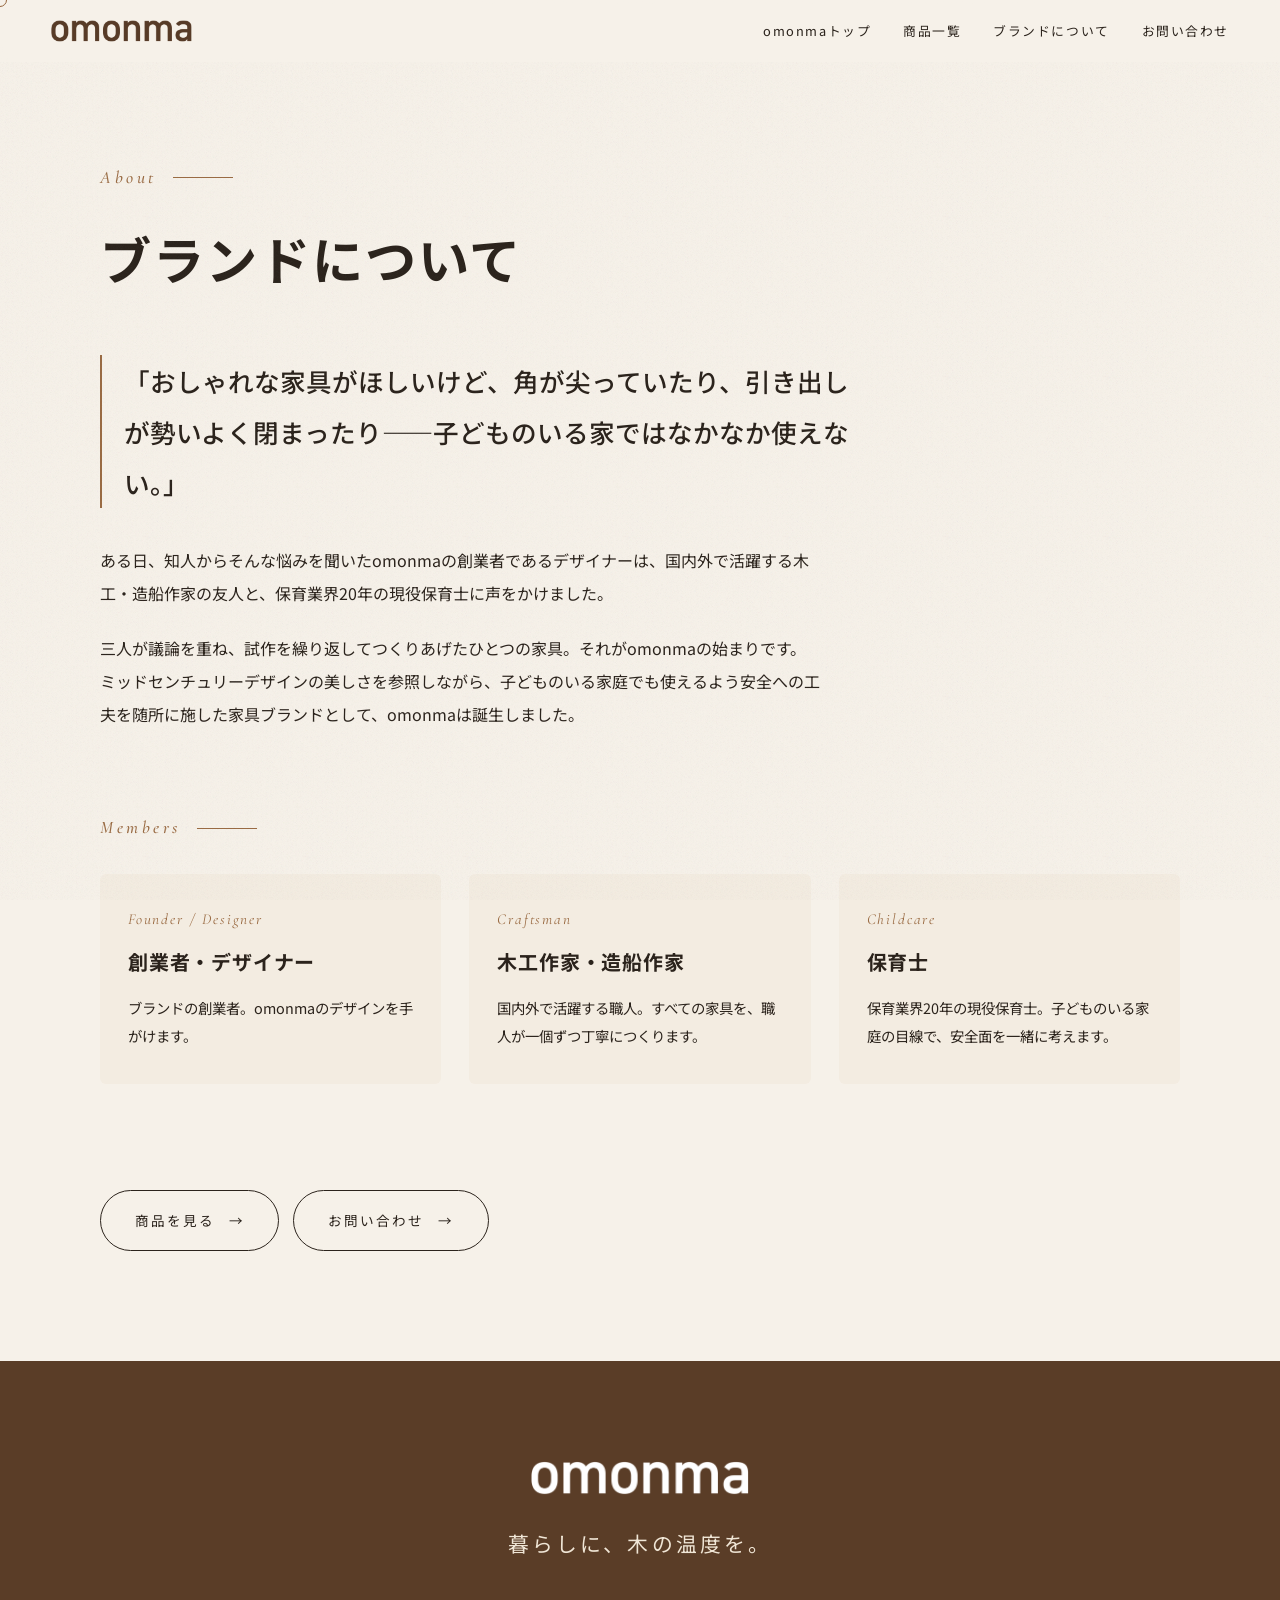
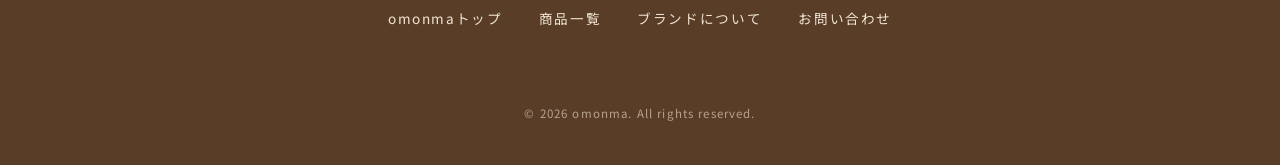
==== about.html @ 93ff507d "ブランドについて追加、蜜蝋の文言・注意書き、ロゴ、各種レイアウト調整、お問い合わせの自動入力 Co-Authored-By: Claude Sonnet 5.5 <noreply@anthropic." ====
<!DOCTYPE html>
<html lang="ja">
<head>
<meta charset="UTF-8">
<meta name="viewport" content="width=device-width, initial-scale=1.0, viewport-fit=cover">
<title>ブランドについて | omonma</title>
<link rel="preconnect" href="https://fonts.googleapis.com">
<link rel="preconnect" href="https://fonts.gstatic.com" crossorigin>
<link href="https://fonts.googleapis.com/css2?family=Noto+Sans+JP:wght@400;500;700&family=Cormorant+Garamond:ital,wght@0,500;1,500&display=swap" rel="stylesheet">
<link rel="stylesheet" href="style.css">
</head>
<body class="sub">
<div class="progress" id="progress"></div>
<div class="cursor" id="cursor"></div>
<header class="top solid" id="header">
  <a href="index.html" class="logo"><img class="lg lg-dark" src="images/logo-brown.png" alt="omonma"><img class="lg lg-light" src="images/logo-white.png" alt="" aria-hidden="true"></a>
  <nav>
    <a href="index.html">omonmaトップ</a>
    <a href="products.html">商品一覧</a>
    <a href="about.html">ブランドについて</a>
    <a href="https://omonma.jp/contact.html">お問い合わせ</a>
  </nav>
  <button class="menu-btn" id="menuBtn" type="button" aria-label="メニュー" aria-expanded="false"><i></i><i></i></button>
</header>
<main class="pd about">
  <div class="wrap">
    <div class="rv"><div class="label">About</div></div>
    <h1 class="pl-title rv">ブランドについて</h1>
    <p class="ab-quote rv">「おしゃれな家具がほしいけど、角が尖っていたり、引き出しが勢いよく閉まったり——子どものいる家ではなかなか使えない。」</p>
    <div class="ab-text">
      <p class="rv">ある日、知人からそんな悩みを聞いたomonmaの創業者であるデザイナーは、国内外で活躍する木工・造船作家の友人と、保育業界20年の現役保育士に声をかけました。</p>
      <p class="rv">三人が議論を重ね、試作を繰り返してつくりあげたひとつの家具。それがomonmaの始まりです。ミッドセンチュリーデザインの美しさを参照しながら、子どものいる家庭でも使えるよう安全への工夫を随所に施した家具ブランドとして、omonmaは誕生しました。</p>
    </div>
    <div class="rv" style="margin-top:80px"><div class="label">Members</div></div>
    <div class="members">
      <div class="member rv"><div class="m-en">Founder / Designer</div><h3>創業者・デザイナー</h3><p>ブランドの創業者。omonmaのデザインを手がけます。</p></div>
      <div class="member rv"><div class="m-en">Craftsman</div><h3>木工作家・造船作家</h3><p>国内外で活躍する職人。すべての家具を、職人が一個ずつ丁寧につくります。</p></div>
      <div class="member rv"><div class="m-en">Childcare</div><h3>保育士</h3><p>保育業界20年の現役保育士。子どものいる家庭の目線で、安全面を一緒に考えます。</p></div>
    </div>
    <div class="pd-actions rv" style="margin-top:70px">
      <a href="products.html" class="btn dark magnetic">商品を見る <span class="arr">→</span></a>
      <a href="https://omonma.jp/contact.html" class="btn dark magnetic">お問い合わせ <span class="arr">→</span></a>
    </div>
  </div>
</main>
<footer>
  <div class="wrap rv">
    <div class="logo foot-logo"><img class="lg" src="images/logo-white.png" alt="omonma"></div>
    <p class="f-tag">暮らしに、木の温度を。</p>
    <div class="f-links">
      <a href="index.html">omonmaトップ</a>
      <a href="products.html">商品一覧</a>
      <a href="about.html">ブランドについて</a>
      <a href="https://omonma.jp/contact.html">お問い合わせ</a>
    </div>
    <p class="copy">© 2026 omonma. All rights reserved.</p>
  </div>
</footer>
<script src="main.js"></script>
</body>
</html>
---- style.css ----
/* ===== 色やフォントはここで変更できます ===== */
:root{
  --bg:#f6f1e9;        /* 背景（生成り） */
  --ink:#2b231c;       /* 文字色 */
  --wood:#9a6b43;      /* アクセント（木の色） */
  --wood-dark:#5a3d27;
  --line:rgba(43,35,28,.15);
  --serif:'Noto Sans JP',sans-serif;
  --sans:'Noto Sans JP',sans-serif;
  --en:'Cormorant Garamond',serif;
  --ease:cubic-bezier(.22,1,.36,1);
}
*{margin:0;padding:0;box-sizing:border-box}
html{scroll-behavior:smooth}
body{background:var(--bg);color:var(--ink);font-family:var(--sans);font-weight:400;line-height:2;overflow-x:hidden;-webkit-font-smoothing:antialiased}
img{display:block;width:100%;height:100%;object-fit:cover;background:#d9cdbd}
a{color:inherit;text-decoration:none}

/* 紙のような質感 */
body::after{content:"";position:fixed;inset:0;pointer-events:none;z-index:90;opacity:.06;
  background-image:url("data:image/svg+xml,%3Csvg xmlns='http://www.w3.org/2000/svg' width='160' height='160'%3E%3Cfilter id='n'%3E%3CfeTurbulence baseFrequency='.8' numOctaves='2'/%3E%3C/filter%3E%3Crect width='100%25' height='100%25' filter='url(%23n)'/%3E%3C/svg%3E")}

/* ===== 進捗バー・カーソル ===== */
.progress{position:fixed;top:0;left:0;height:2px;width:100%;background:var(--wood);transform:scaleX(0);transform-origin:left;z-index:120}
.cursor{position:fixed;top:0;left:0;width:14px;height:14px;border:1px solid var(--wood);border-radius:50%;pointer-events:none;z-index:150;transition:width .3s var(--ease),height .3s var(--ease),background .3s,margin .3s var(--ease);margin:-7px 0 0 -7px;mix-blend-mode:multiply}
.cursor.big{width:64px;height:64px;margin:-32px 0 0 -32px;background:rgba(154,107,67,.18)}
@media (hover:none){.cursor{display:none}}

/* ===== ヘッダー ===== */
header{position:fixed;top:0;left:0;right:0;z-index:100;display:flex;justify-content:space-between;align-items:center;padding:22px clamp(20px,4vw,56px);transition:transform .6s var(--ease),background .4s,padding .4s}
header.hide{transform:translateY(-100%)}
header.solid{background:rgba(246,241,233,.85);backdrop-filter:blur(14px);padding-top:14px;padding-bottom:14px;color:var(--ink)}
header.top{color:#fff}
.logo{font-family:var(--en);font-size:1.7rem;letter-spacing:.18em;position:relative;z-index:2}
nav{display:flex;gap:32px;font-size:.8rem;letter-spacing:.12em}
nav a{position:relative;padding:4px 0}
nav a::after{content:"";position:absolute;left:0;bottom:0;width:100%;height:1px;background:currentColor;transform:scaleX(0);transform-origin:right;transition:transform .5s var(--ease)}
nav a:hover::after{transform:scaleX(1);transform-origin:left}
.menu-btn{display:none}
header.open{color:var(--ink);background:transparent;backdrop-filter:none}
body.menu-open{overflow:hidden}
@media(max-width:700px){
  .logo{font-size:1.5rem}
  .menu-btn{display:block;width:44px;height:44px;margin-right:-10px;background:none;border:0;color:inherit;cursor:pointer;position:relative;z-index:2}
  .menu-btn i{position:absolute;left:11px;right:11px;height:1.5px;background:currentColor;transition:transform .5s var(--ease),top .5s var(--ease)}
  .menu-btn i:nth-child(1){top:17px}
  .menu-btn i:nth-child(2){top:26px}
  header.open .menu-btn i:nth-child(1){top:21px;transform:rotate(45deg)}
  header.open .menu-btn i:nth-child(2){top:21px;transform:rotate(-45deg)}
  nav{position:fixed;inset:0;z-index:1;background:var(--bg);color:var(--ink);flex-direction:column;justify-content:center;align-items:center;gap:30px;font-size:1.05rem;letter-spacing:.14em;opacity:0;pointer-events:none;transition:opacity .5s var(--ease)}
  header.open nav{opacity:1;pointer-events:auto}
}

/* ===== ヒーロー ===== */
.hero{position:relative;height:100svh;min-height:600px;overflow:hidden;color:#fff;display:flex;align-items:flex-end}
.hero-img{position:absolute;inset:-8% 0;will-change:transform}
.hero-img img{animation:zoom 14s ease-out forwards;transform:scale(1.18)}
@keyframes zoom{to{transform:scale(1)}}
.hero::before{content:"";position:absolute;inset:0;background:linear-gradient(to top,rgba(20,12,6,.7),rgba(20,12,6,.05) 60%);z-index:1}
.hero-text{position:relative;z-index:2;padding:0 clamp(20px,6vw,90px) clamp(60px,10vh,110px);max-width:1100px}
.hero h1{font-family:var(--serif);font-weight:700;font-size:clamp(2.2rem,6.4vw,5.2rem);line-height:1.35;letter-spacing:.04em}
.hero p{margin-top:24px;font-size:clamp(.9rem,1.5vw,1.05rem);letter-spacing:.08em}
.line{display:block;overflow:hidden;padding-bottom:.08em}
.line>span{display:block;transform:translateY(110%);transition:transform 1.2s var(--ease)}
.in .line>span,.line.in>span{transform:none}
.line:nth-child(2)>span{transition-delay:.12s}
.line:nth-child(3)>span{transition-delay:.24s}
.fade{opacity:0;transform:translateY(24px);transition:opacity 1.2s var(--ease),transform 1.2s var(--ease)}
.in .fade,.fade.in{opacity:1;transform:none}
.btn{display:inline-flex;align-items:center;gap:14px;margin-top:36px;padding:16px 34px;border:1px solid currentColor;border-radius:100px;font-size:.85rem;letter-spacing:.14em;position:relative;overflow:hidden;transition:color .5s var(--ease),border-color .5s}
.btn::before{content:"";position:absolute;inset:0;background:#fff;transform:translateY(101%);transition:transform .6s var(--ease);z-index:-1;border-radius:inherit}
.btn:hover{color:var(--ink)}
.btn:hover::before{transform:none}
.btn span.arr{display:inline-block;transition:transform .5s var(--ease)}
.btn:hover .arr{transform:translateX(6px)}
.scroll-hint{position:absolute;right:clamp(20px,4vw,56px);bottom:40px;z-index:2;writing-mode:vertical-rl;font-family:var(--en);letter-spacing:.3em;font-size:.8rem;display:flex;align-items:center;gap:14px}
.scroll-hint i{width:1px;height:70px;background:rgba(255,255,255,.3);position:relative;overflow:hidden}
.scroll-hint i::after{content:"";position:absolute;left:0;top:-100%;width:100%;height:100%;background:#fff;animation:drip 2s var(--ease) infinite}
@keyframes drip{to{top:100%}}

/* ===== 共通 ===== */
section{position:relative}
.wrap{max-width:1200px;margin:0 auto;padding:0 clamp(20px,5vw,60px)}
.label{font-family:var(--en);font-style:italic;font-size:1.1rem;letter-spacing:.2em;color:var(--wood);display:flex;align-items:center;gap:16px;margin-bottom:28px}
.label::after{content:"";height:1px;width:60px;background:var(--wood);transform:scaleX(0);transform-origin:left;transition:transform 1.2s var(--ease) .3s}
.in .label::after,.label.in::after{transform:scaleX(1)}
h2{font-family:var(--serif);font-weight:700;font-size:clamp(1.7rem,4vw,3rem);line-height:1.6;letter-spacing:.04em}
.pad{padding:clamp(90px,14vw,180px) 0}

/* ===== マーキー ===== */

/* ===== ストーリー ===== */
.story-grid{display:grid;grid-template-columns:1fr 1fr;gap:clamp(30px,6vw,90px);margin-top:70px;align-items:start}
.story-grid p{font-size:.98rem}
.story-photo{overflow:hidden;position:relative;aspect-ratio:4/5;border-radius:4px}
.story-photo .inner{position:absolute;inset:-10% 0;will-change:transform}
.reveal-img .inner{clip-path:inset(100% 0 0 0);transition:clip-path 1.5s var(--ease)}
.reveal-img.in .inner{clip-path:inset(0)}
.story-col2{padding-top:clamp(0px,8vw,120px)}
.story-col2 .story-photo{margin-top:40px}
.quote{font-family:var(--serif);font-size:1.05rem;border-left:2px solid var(--wood);padding-left:20px;margin-bottom:28px}
@media(max-width:800px){.story-grid{grid-template-columns:1fr}.story-col2{padding-top:0}}

/* ===== コレクション ===== */
.collection{background:#efe7da}
.gallery-wrap{margin-top:60px}
.gallery{display:flex;gap:20px;overflow-x:auto;scroll-snap-type:x mandatory;padding:0 clamp(20px,5vw,60px) 10px;scrollbar-width:none;cursor:grab}
.gallery::-webkit-scrollbar{display:none}
.gallery.drag{cursor:grabbing;scroll-snap-type:none}
.gallery figure{flex:0 0 min(78vw,520px);aspect-ratio:4/3;scroll-snap-align:center;overflow:hidden;border-radius:4px;position:relative}
.gallery figure img{transition:transform 1.2s var(--ease);pointer-events:none;-webkit-user-drag:none}
.gallery figure:hover img{transform:scale(1.07)}
.gal-ctrl{display:flex;align-items:center;gap:18px;padding:26px clamp(20px,5vw,60px) 0;max-width:1320px;margin:0 auto}
.gal-bar{flex:1;height:1px;background:var(--line);position:relative}
.gal-bar i{position:absolute;left:0;top:-1px;height:3px;background:var(--wood);width:25%;transition:width .2s}
.gal-btn{width:52px;height:52px;border-radius:50%;border:1px solid var(--ink);background:none;cursor:pointer;font-size:1.1rem;color:var(--ink);transition:background .4s var(--ease),color .4s,transform .4s var(--ease)}
.gal-btn:hover{background:var(--ink);color:var(--bg);transform:scale(1.08)}

.grades{display:grid;grid-template-columns:repeat(3,1fr);gap:28px;margin-top:80px}
.card{background:var(--bg);border-radius:6px;overflow:hidden;transition:transform .6s var(--ease),box-shadow .6s;transform-style:preserve-3d;will-change:transform}
.card:hover{box-shadow:0 30px 60px -20px rgba(60,35,15,.35)}
.card .ph{aspect-ratio:1;overflow:hidden}
.card .ph img{transition:transform 1.4s var(--ease)}
.card:hover .ph img{transform:scale(1.1) rotate(.6deg)}
.card .body{padding:30px 28px 36px}
.grade-no{font-family:var(--en);font-style:italic;color:var(--wood);letter-spacing:.15em;font-size:.95rem}
.card h3{font-family:var(--en);font-weight:500;font-size:2rem;letter-spacing:.06em;line-height:1.3;margin:6px 0 16px}
.card p{font-size:.88rem;line-height:1.95}
.tag{display:inline-block;margin-top:22px;padding:6px 16px;border-radius:100px;background:var(--ink);color:var(--bg);font-size:.75rem;letter-spacing:.1em}
.card:nth-child(2){transition-delay:.12s}.card:nth-child(3){transition-delay:.24s}
@media(max-width:900px){.grades{grid-template-columns:1fr}}

/* ===== 職人（スクロールで文字が浮かぶ） ===== */
.craft{background:var(--ink);color:#f3ebdf;text-align:center}
.craft .label{justify-content:center;color:#d3a574}
.craft .label::after{background:#d3a574}
.craft h2{margin-bottom:50px}
.craft-body{font-family:var(--serif);font-size:clamp(1.05rem,2.2vw,1.55rem);line-height:2.3;max-width:860px;margin:0 auto}
.craft-body .w{opacity:.16;transition:opacity .4s}
.craft-body .w.on{opacity:1}

/* ===== サポート ===== */
.promise-list{margin-top:70px;border-top:1px solid var(--line)}
.p-item{display:grid;grid-template-columns:100px 1fr 1.6fr;gap:30px;align-items:start;padding:40px 10px;border-bottom:1px solid var(--line);position:relative;transition:padding .6s var(--ease),color .5s}
.p-item::before{content:"";position:absolute;inset:0;background:var(--wood-dark);transform:scaleY(0);transform-origin:bottom;transition:transform .7s var(--ease);z-index:-1}
.p-item:hover{padding-left:30px;padding-right:30px;color:#f6efe4}
.p-item:hover::before{transform:scaleY(1)}
.p-no{font-family:var(--en);font-style:italic;font-size:2.4rem;color:var(--wood);line-height:1;transition:color .5s}
.p-item:hover .p-no{color:#e3b883}
.p-item h3{font-family:var(--serif);font-size:1.4rem;line-height:1.6}
.p-item p{font-size:.92rem}
@media(max-width:800px){.p-item{grid-template-columns:1fr;gap:8px}}

/* ===== 体験 ===== */
.exp{background:#efe7da}
.exp-grid{display:grid;grid-template-columns:1fr 1fr;gap:28px;margin-top:64px}
.exp-card{background:var(--bg);padding:clamp(30px,4vw,56px);border-radius:6px;position:relative;overflow:hidden;transition:transform .6s var(--ease),box-shadow .6s}
.exp-card::after{content:"";position:absolute;right:-60px;top:-60px;width:160px;height:160px;border-radius:50%;background:radial-gradient(circle,rgba(154,107,67,.25),transparent 70%);transition:transform .8s var(--ease)}
.exp-card:hover{transform:translateY(-8px);box-shadow:0 30px 50px -25px rgba(60,35,15,.4)}
.exp-card:hover::after{transform:scale(2.6)}
.exp-card h3{font-family:var(--serif);font-size:1.5rem;margin-bottom:18px;position:relative;z-index:1}
.exp-card p{font-size:.92rem;position:relative;z-index:1}
.exp-card .note{display:inline-block;margin-top:24px;font-size:.78rem;letter-spacing:.08em;color:var(--wood);border-bottom:1px solid var(--wood);position:relative;z-index:1}
.caption{margin-top:30px;font-size:.8rem;opacity:.7}
@media(max-width:800px){.exp-grid{grid-template-columns:1fr}}

/* ===== フッター ===== */
footer{background:var(--wood-dark);color:#f0e6d6;padding:100px 0 40px;text-align:center}
.f-logo{width:150px;margin:0 auto 24px;filter:brightness(0) invert(.92)}
.f-logo img{height:auto;object-fit:contain}
.f-tag{font-family:var(--serif);font-size:1.3rem;letter-spacing:.15em;margin-bottom:40px}
.f-links{display:flex;justify-content:center;gap:36px;flex-wrap:wrap;font-size:.85rem;letter-spacing:.12em}
.f-links a{position:relative}
.f-links a::after{content:"";position:absolute;left:0;bottom:-4px;width:100%;height:1px;background:currentColor;transform:scaleX(0);transform-origin:right;transition:transform .5s var(--ease)}
.f-links a:hover::after{transform:scaleX(1);transform-origin:left}
.copy{margin-top:70px;font-size:.72rem;opacity:.6;letter-spacing:.1em}

/* ===== 汎用リビール ===== */
.rv{opacity:0;transform:translateY(40px);transition:opacity 1.1s var(--ease),transform 1.1s var(--ease)}
.rv.in{opacity:1;transform:none}

/* 写真ごとの切り出し位置（見せたい部分を枠の中心に寄せる） */
.hero-img img{object-position:50% 50%}
.story-grid>div:first-child .story-photo img{object-position:50% 50%}
.story-col2 .story-photo img{object-position:35% 50%}
.gallery figure:nth-child(1) img{object-position:50% 50%}
.gallery figure:nth-child(2) img{object-position:40% 50%}
.gallery figure:nth-child(3) img{object-position:50% 50%}
.gallery figure:nth-child(4) img{object-position:50% 50%}
.grades .card:nth-child(1) .ph img{object-position:50% 50%}
.grades .card:nth-child(2) .ph img{object-position:50% 50%}
.grades .card:nth-child(3) .ph img{object-position:28% 50%}
@media(max-width:700px){.hero-img img{object-position:40% 50%}}

/* 動きが苦手な方への配慮 */
@media (prefers-reduced-motion:reduce){
  *,*::before,*::after{animation:none!important;transition:none!important}
  .rv,.fade,.line>span{opacity:1!important;transform:none!important}
  .reveal-img .inner{clip-path:none!important}
}

/* ===== 商品ページへのリンク ===== */
.btn{isolation:isolate}
.gallery figure a{display:block;height:100%;position:relative}
.gallery figcaption{position:absolute;left:0;right:0;bottom:0;padding:48px 22px 18px;background:linear-gradient(to top,rgba(20,12,6,.62),transparent);color:#fff;font-size:.78rem;letter-spacing:.1em;line-height:1.7;pointer-events:none;display:flex;justify-content:space-between;align-items:flex-end;gap:12px}
.gallery figcaption i{font-style:normal;font-family:var(--en);letter-spacing:.14em;white-space:nowrap;transition:transform .5s var(--ease)}
.gallery figure:hover figcaption i{transform:translateX(6px)}
.card .ph a{display:block;height:100%;position:relative}
.card .ph a::after{content:"VIEW \2192";position:absolute;right:14px;bottom:14px;padding:6px 14px;border-radius:100px;background:rgba(246,241,233,.92);font-family:var(--en);font-size:.8rem;letter-spacing:.14em;color:var(--ink);transition:transform .5s var(--ease),background .4s}
.card:hover .ph a::after{transform:translateX(-4px);background:#fff}
.hint{margin-top:14px;font-size:.82rem;color:var(--wood);letter-spacing:.06em}

/* ===== 商品ページ ===== */
.pd{padding:clamp(110px,14vw,160px) 0 clamp(60px,9vw,110px)}
.pd-grid{display:grid;grid-template-columns:1.1fr 1fr;gap:clamp(30px,6vw,90px);align-items:center}
.pd-main{aspect-ratio:4/3;border-radius:4px;overflow:hidden}
.pd-main img{transition:transform 1.4s var(--ease)}
.pd-main:hover img{transform:scale(1.05)}
.pd h1{font-family:var(--serif);font-weight:700;font-size:clamp(1.9rem,4.4vw,3.2rem);line-height:1.4;letter-spacing:.04em}
.pd-sub{margin-top:10px;font-family:var(--serif);font-size:1.05rem;color:var(--wood-dark)}
.pd-desc{margin-top:26px;font-size:.95rem}
.spec{margin-top:34px;border-top:1px solid var(--line)}
.spec div{display:grid;grid-template-columns:6.5em 1fr;gap:16px;padding:15px 0;border-bottom:1px solid var(--line);font-size:.9rem;line-height:1.8}
.spec dt{color:var(--wood);letter-spacing:.1em;font-size:.8rem}
.btn.dark{color:var(--ink)}
.btn.dark::before{background:var(--ink)}
.btn.dark:hover{color:var(--bg)}
.pd-photos{display:grid;grid-template-columns:repeat(3,1fr);gap:20px;margin-top:clamp(60px,9vw,110px)}
.pd-photos figure{aspect-ratio:4/3;overflow:hidden;border-radius:4px}
.pd-photos img{transition:transform 1.2s var(--ease)}
.pd-photos figure:hover img{transform:scale(1.07)}
.others{background:#efe7da}
.others .exp-grid{margin-top:48px}
a.exp-card{display:block}
.cta-band{background:var(--wood-dark);color:#f0e6d6;text-align:center;padding:clamp(70px,10vw,120px) 0}
.cta-band .wrap{position:relative;z-index:1}
.cta-band h2{font-size:clamp(1.4rem,3vw,2.2rem)}
@media(max-width:800px){.pd-grid{grid-template-columns:1fr}.pd-photos{grid-template-columns:1fr}}

/* ===== ヒーローの小さな一文 ===== */
.hero .eyebrow{margin:0 0 20px;font-size:clamp(1rem,2.1vw,1.5rem);font-weight:500;letter-spacing:.1em;line-height:1.7;text-wrap:balance;transition-delay:.1s;text-shadow:0 1px 14px rgba(20,12,6,.7),0 0 3px rgba(20,12,6,.45)}

/* ===== 商品ページのボタン列（シミュレーション／お問い合わせ） ===== */
.pd-actions{display:flex;flex-wrap:wrap;gap:0 14px}
.pd-actions .btn{white-space:normal;text-align:left}

/* ===== 読みやすさ：英字のラベルとロゴも少し太く ===== */
.logo{font-weight:500}
.label,.grade-no{font-weight:500}
.p-item p,.card p,.exp-card p,.story-grid p{font-weight:400}

/* ===== 商品一覧（グリッド）・個別商品 ===== */
.pl-title{font-family:var(--serif);font-weight:700;font-size:clamp(1.9rem,4.4vw,3.2rem);line-height:1.4;letter-spacing:.04em}
.prod-grid{display:grid;grid-template-columns:repeat(3,1fr);gap:clamp(20px,3vw,40px);margin-top:clamp(36px,6vw,64px)}
.prod{display:block}
.prod-img{aspect-ratio:4/3;overflow:hidden;border-radius:4px}
.prod-img img{transition:transform 1.2s var(--ease)}
.prod:hover .prod-img img{transform:scale(1.06)}
.prod-name{margin-top:18px;font-weight:500;font-size:1.15rem;letter-spacing:.06em;line-height:1.6}
.prod-sub{font-family:var(--en);font-style:italic;font-weight:500;color:var(--wood);letter-spacing:.14em;font-size:1rem;line-height:1.6}
.exp-grid.three{grid-template-columns:repeat(3,1fr)}
@media(max-width:900px){.prod-grid{grid-template-columns:repeat(2,1fr)}.exp-grid.three{grid-template-columns:1fr}.pd-photos{grid-template-columns:1fr!important}}
@media(max-width:520px){.prod-grid{grid-template-columns:1fr}}

/* ===== グレードページ：写真スライドショー ===== */
.slider{position:relative;background:#e9e3da}
.slider .sl{position:absolute;inset:0;width:100%;height:100%;object-fit:cover;opacity:0;transition:opacity .9s var(--ease)}
.slider .sl.on{opacity:1}
.slider:hover img{transform:none}
.sl-btn{position:absolute;top:50%;transform:translateY(-50%);width:44px;height:44px;border-radius:50%;border:0;background:rgba(255,255,255,.85);color:#3a2a1e;font-size:1.1rem;cursor:pointer;z-index:2;transition:background .3s}
.sl-btn:hover{background:#fff}
.sl-btn.prev{left:12px}.sl-btn.next{right:12px}
.sl-dots{position:absolute;left:0;right:0;bottom:14px;display:flex;justify-content:center;gap:8px;z-index:2}
.sl-dots button{width:9px;height:9px;border-radius:50%;border:0;padding:0;background:rgba(255,255,255,.55);cursor:pointer;transition:all .3s}
.sl-dots button.on{background:#fff;width:24px;border-radius:5px}

/* ===== トップのグレードカード：画像が自動でフェード切り替え ===== */
.card .ph a .fx{position:absolute;inset:0;width:100%;height:100%;object-fit:cover;opacity:0;transition:opacity .8s var(--ease),transform 1.4s var(--ease)}
.card .ph a .fx.on{opacity:1}
.grades .card:nth-child(3) .ph img{object-position:50% 50%}
.grades .card:nth-child(3) .ph img:first-child{object-position:28% 50%}

.wnote{margin-top:12px;font-size:.82rem;line-height:1.8;color:var(--wood);letter-spacing:.04em}
.card .body .wnote{margin:10px 0 14px}

/* ===== ロゴ画像 ===== */
.logo{display:inline-block;line-height:0}
.logo img.lg{height:22px;width:auto;display:block}
header.top .lg-dark{display:none}
header:not(.top) .lg-light{display:none}
header.open .lg-light{display:none}
header.open .lg-dark{display:block}
.foot-logo{display:block;margin:0 auto 28px}
.foot-logo img.lg{height:34px;margin:0 auto}
@media(max-width:700px){.logo img.lg{height:19px}.foot-logo img.lg{height:28px}}
.logo img.lg{background:none;object-fit:contain;width:auto}

/* ===== PC：ギャラリーの左端を見出しの左端にそろえる／タグはグレード名の直下 ===== */
.gallery{padding-left:max(clamp(20px,5vw,60px),calc((100vw - 1200px)/2 + clamp(20px,5vw,60px)));scroll-padding-left:max(clamp(20px,5vw,60px),calc((100vw - 1200px)/2 + clamp(20px,5vw,60px)))}
.gallery figure{scroll-snap-align:start}
.gal-ctrl{max-width:1200px}
.card h3{margin:6px 0 12px}
.card .tag{margin:0 0 16px}

/* ===== ブランドについて ===== */
.ab-quote{font-size:clamp(1.15rem,2.2vw,1.6rem);line-height:2;font-weight:500;border-left:2px solid var(--wood);padding-left:22px;margin:clamp(36px,6vw,60px) 0 36px;max-width:760px}
.ab-text{max-width:720px}
.ab-text p{margin-bottom:22px;line-height:2.05}
.members{display:grid;grid-template-columns:repeat(3,1fr);gap:28px;margin-top:28px}
.member{background:var(--bg-alt,#f3ece1);border-radius:6px;padding:30px 28px 34px}
.m-en{font-family:var(--en);font-style:italic;color:var(--wood);letter-spacing:.12em;font-size:.95rem}
.member h3{font-size:1.25rem;font-weight:700;margin:8px 0 12px;letter-spacing:.04em}
.member p{font-size:.9rem;line-height:1.95}
@media(max-width:900px){.members{grid-template-columns:1fr}}
/* トップのストーリーの引用も中くらいの大きさに */
.quote{font-size:clamp(1.1rem,1.9vw,1.4rem);line-height:2;font-weight:500}
.story-grid p.quote{font-size:clamp(1.15rem,2vw,1.45rem);line-height:2;font-weight:500}

/* ===== PC：ストーリーの左右の文章・写真の上下をそろえる ===== */
@media(min-width:801px){
  .story-grid{align-items:stretch}
  .story-grid>div{display:flex;flex-direction:column}
  .story-col2{padding-top:0}
  .story-grid>div .story-photo{margin-top:auto!important}
  .story-grid>div>p:last-of-type{margin-bottom:40px}
}

/* ===== ストーリー：文章は1カラム、写真は2カラム ===== */
.story-text{max-width:760px;margin-top:70px}
.story-text p{font-size:.98rem;line-height:2.05;margin-bottom:22px}
.story-text p.quote{font-size:clamp(1.15rem,2vw,1.45rem);line-height:2;font-weight:500;margin-bottom:32px}
.story-photos{display:grid;grid-template-columns:1fr 1fr;gap:clamp(20px,4vw,60px);margin-top:50px}
.story-photos .story-photo{margin:0!important}
@media(max-width:800px){.story-photos{grid-template-columns:1fr}}
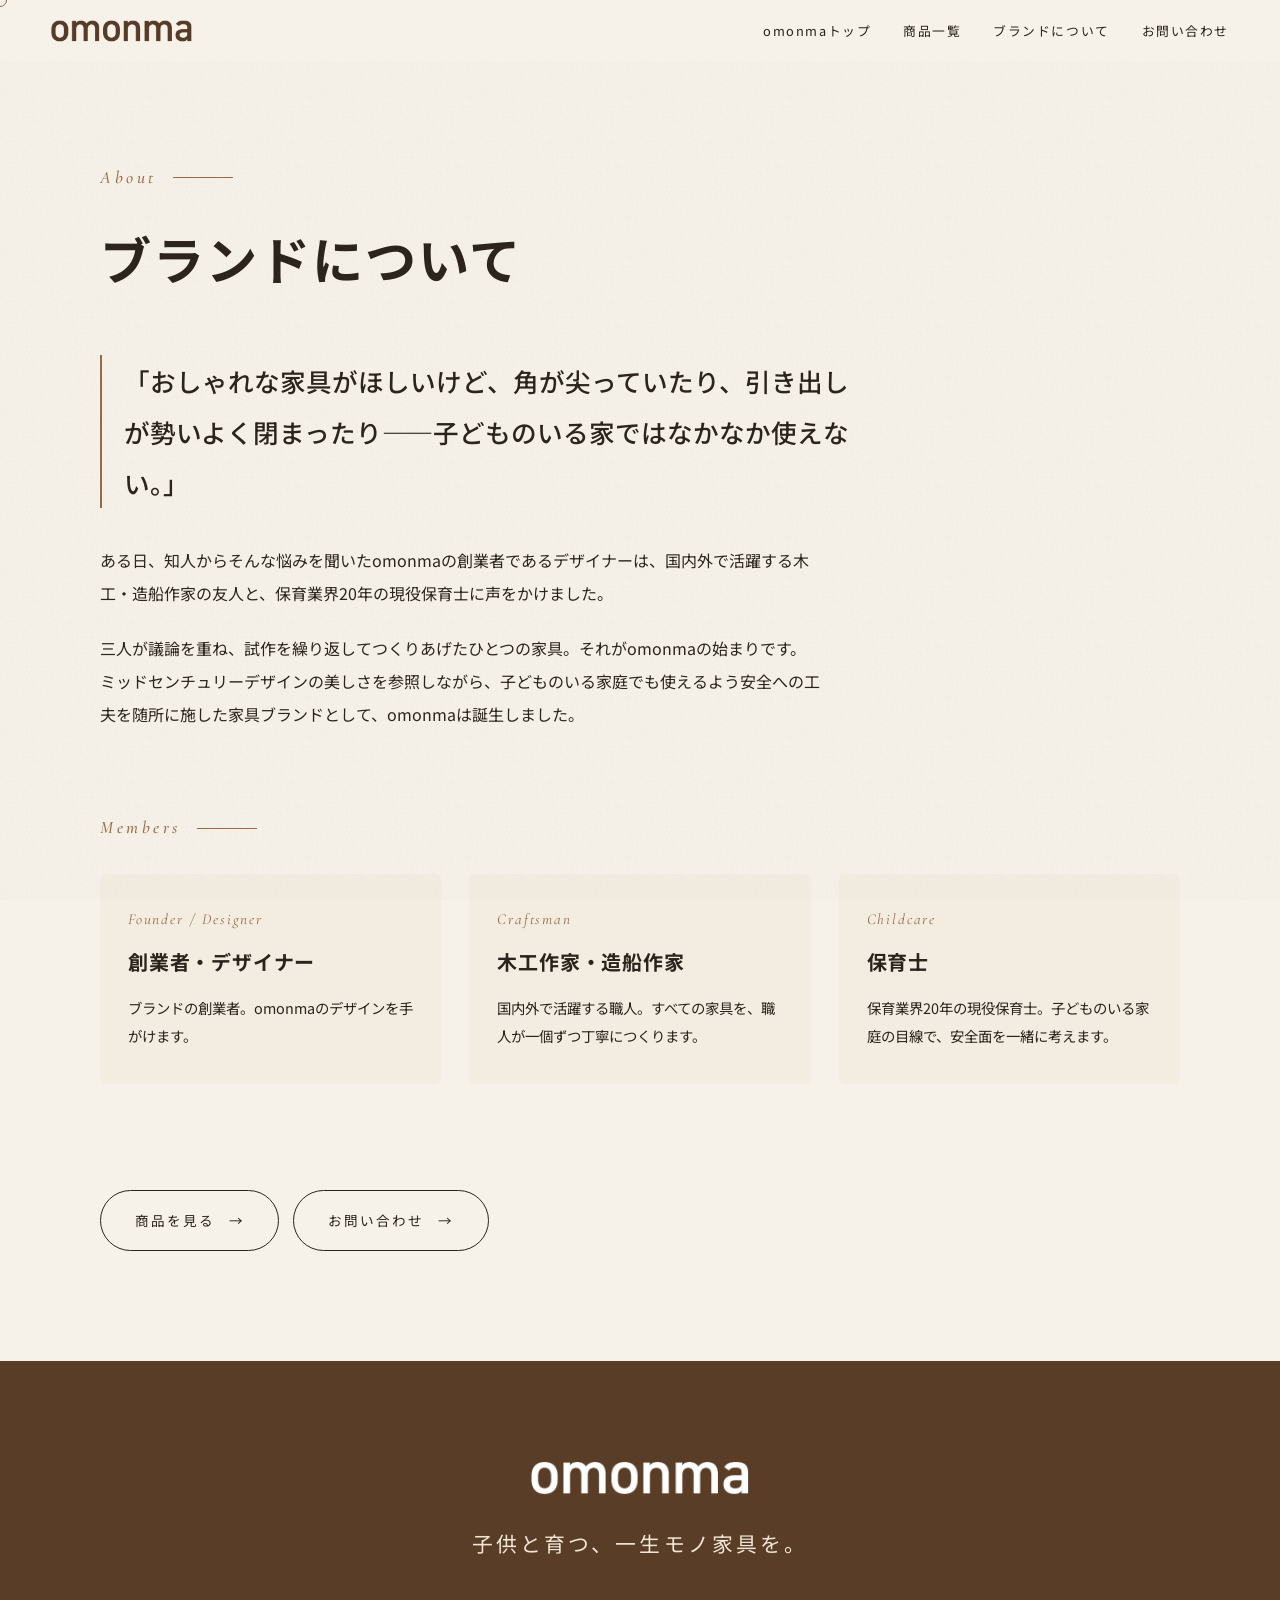
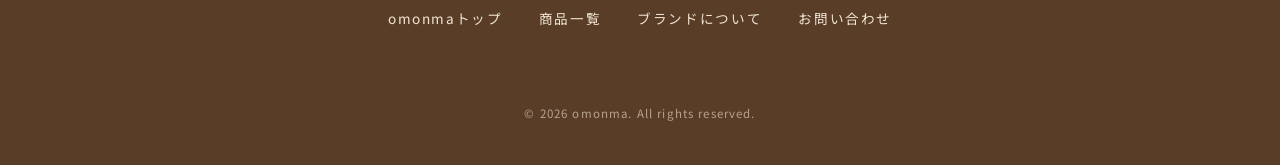
==== commit 90eb9a1c: "フッターのキャッチコピーを「子供と育つ、一生モノ家具を。」に変更 Co-Authored-By: Claude Sonnet 5.5 <noreply@anthropic.com> Claude-Se" ====
--- a/about.html
+++ b/about.html
@@ -46,7 +46,7 @@
 <footer>
   <div class="wrap rv">
     <div class="logo foot-logo"><img class="lg" src="images/logo-white.png" alt="omonma"></div>
-    <p class="f-tag">暮らしに、木の温度を。</p>
+    <p class="f-tag">子供と育つ、一生モノ家具を。</p>
     <div class="f-links">
       <a href="index.html">omonmaトップ</a>
       <a href="products.html">商品一覧</a>
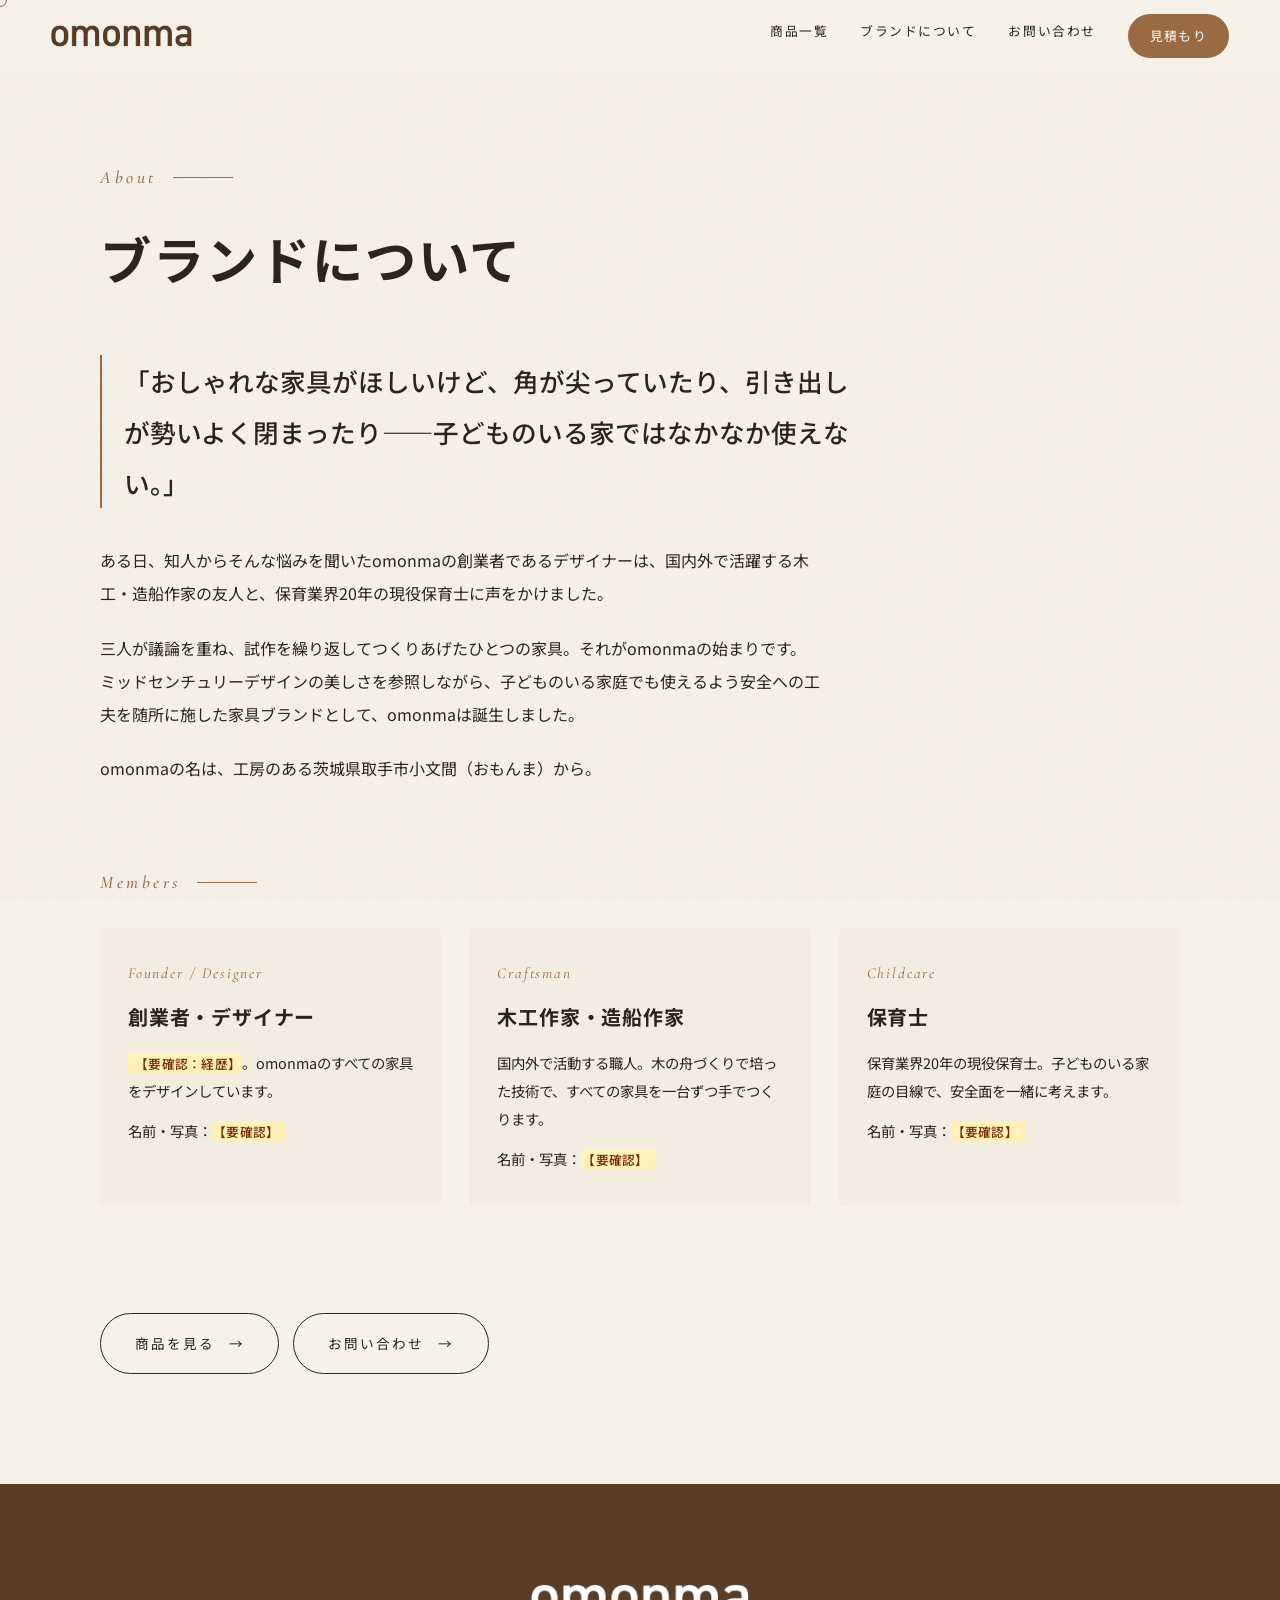
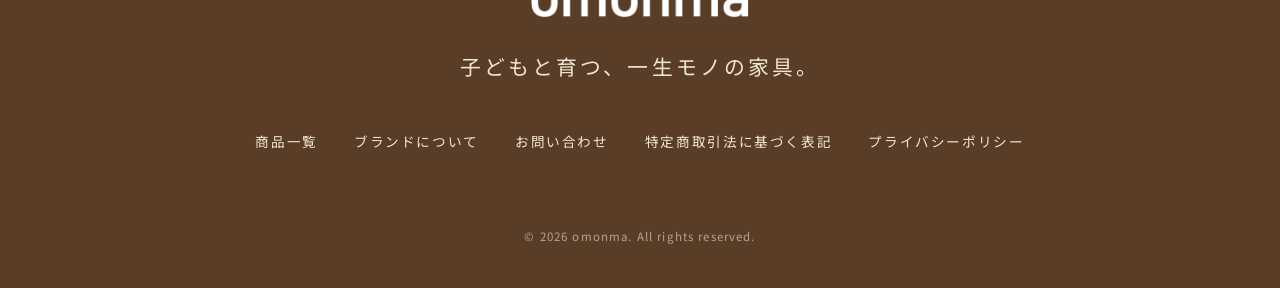
==== commit 4e3929b8: "ブランドについて：メンバー説明を更新、名前・写真の枠と名前の由来を追加 Co-Authored-By: Claude Sonnet 5.5 <noreply@anthropic.com> Claude" ====
--- a/about.html
+++ b/about.html
@@ -15,10 +15,10 @@
 <header class="top solid" id="header">
   <a href="index.html" class="logo"><img class="lg lg-dark" src="images/logo-brown.png" alt="omonma"><img class="lg lg-light" src="images/logo-white.png" alt="" aria-hidden="true"></a>
   <nav>
-    <a href="index.html">omonmaトップ</a>
     <a href="products.html">商品一覧</a>
     <a href="about.html">ブランドについて</a>
     <a href="https://omonma.jp/contact.html">お問い合わせ</a>
+    <a href="https://omonma.jp/contact.html" class="nav-cta">見積もり</a>
   </nav>
   <button class="menu-btn" id="menuBtn" type="button" aria-label="メニュー" aria-expanded="false"><i></i><i></i></button>
 </header>
@@ -30,12 +30,13 @@
     <div class="ab-text">
       <p class="rv">ある日、知人からそんな悩みを聞いたomonmaの創業者であるデザイナーは、国内外で活躍する木工・造船作家の友人と、保育業界20年の現役保育士に声をかけました。</p>
       <p class="rv">三人が議論を重ね、試作を繰り返してつくりあげたひとつの家具。それがomonmaの始まりです。ミッドセンチュリーデザインの美しさを参照しながら、子どものいる家庭でも使えるよう安全への工夫を随所に施した家具ブランドとして、omonmaは誕生しました。</p>
+      <p class="rv">omonmaの名は、工房のある茨城県取手市小文間（おもんま）から。</p>
     </div>
     <div class="rv" style="margin-top:80px"><div class="label">Members</div></div>
     <div class="members">
-      <div class="member rv"><div class="m-en">Founder / Designer</div><h3>創業者・デザイナー</h3><p>ブランドの創業者。omonmaのデザインを手がけます。</p></div>
-      <div class="member rv"><div class="m-en">Craftsman</div><h3>木工作家・造船作家</h3><p>国内外で活躍する職人。すべての家具を、職人が一個ずつ丁寧につくります。</p></div>
-      <div class="member rv"><div class="m-en">Childcare</div><h3>保育士</h3><p>保育業界20年の現役保育士。子どものいる家庭の目線で、安全面を一緒に考えます。</p></div>
+      <div class="member rv"><div class="m-en">Founder / Designer</div><h3>創業者・デザイナー</h3><p><span class="tbd">【要確認：経歴】</span>。omonmaのすべての家具をデザインしています。</p><p class="m-tbd">名前・写真：<span class="tbd">【要確認】</span></p></div>
+      <div class="member rv"><div class="m-en">Craftsman</div><h3>木工作家・造船作家</h3><p>国内外で活動する職人。木の舟づくりで培った技術で、すべての家具を一台ずつ手でつくります。</p><p class="m-tbd">名前・写真：<span class="tbd">【要確認】</span></p></div>
+      <div class="member rv"><div class="m-en">Childcare</div><h3>保育士</h3><p>保育業界20年の現役保育士。子どものいる家庭の目線で、安全面を一緒に考えます。</p><p class="m-tbd">名前・写真：<span class="tbd">【要確認】</span></p></div>
     </div>
     <div class="pd-actions rv" style="margin-top:70px">
       <a href="products.html" class="btn dark magnetic">商品を見る <span class="arr">→</span></a>
@@ -46,12 +47,13 @@
 <footer>
   <div class="wrap rv">
     <div class="logo foot-logo"><img class="lg" src="images/logo-white.png" alt="omonma"></div>
-    <p class="f-tag">子供と育つ、一生モノ家具を。</p>
+    <p class="f-tag">子どもと育つ、一生モノの家具。</p>
     <div class="f-links">
-      <a href="index.html">omonmaトップ</a>
       <a href="products.html">商品一覧</a>
       <a href="about.html">ブランドについて</a>
       <a href="https://omonma.jp/contact.html">お問い合わせ</a>
+      <a href="tokushoho.html">特定商取引法に基づく表記</a>
+      <a href="privacy.html">プライバシーポリシー</a>
     </div>
     <p class="copy">© 2026 omonma. All rights reserved.</p>
   </div>
--- a/style.css
+++ b/style.css
@@ -332,3 +332,49 @@
 .story-photos{display:grid;grid-template-columns:1fr 1fr;gap:clamp(20px,4vw,60px);margin-top:50px}
 .story-photos .story-photo{margin:0!important}
 @media(max-width:800px){.story-photos{grid-template-columns:1fr}}
+
+/* ===== 指示書対応：見積もりボタン・【要確認】・比較表・FAQなど ===== */
+nav a.nav-cta{padding:9px 22px;border-radius:100px;background:var(--wood);color:#fff;letter-spacing:.1em}
+nav a.nav-cta::after{display:none}
+nav a.nav-cta:hover{background:var(--wood-dark)}
+.tbd{display:inline;background:#fff1b8;color:#7a2a00;padding:1px 7px;border-radius:3px;font-style:normal;font-weight:500;font-size:.88em;letter-spacing:.02em;line-height:1.9}
+.more-link{color:var(--wood-dark);font-weight:500;border-bottom:1px solid currentColor;padding-bottom:2px;letter-spacing:.06em}
+.pick{display:inline-block;margin-left:8px;padding:2px 10px;border-radius:100px;background:var(--wood);color:#fff;font-size:.72rem;letter-spacing:.08em;font-style:normal;vertical-align:middle;line-height:1.7}
+.gt-wrap{margin-top:clamp(40px,6vw,70px);overflow-x:auto;-webkit-overflow-scrolling:touch}
+.grade-table{width:100%;min-width:760px;border-collapse:collapse;font-size:.9rem;line-height:1.8}
+.grade-table th,.grade-table td{padding:16px 18px;border-bottom:1px solid var(--line);text-align:left;vertical-align:top;font-weight:400}
+.grade-table thead th{font-weight:700;font-size:.95rem;border-bottom:2px solid var(--ink);white-space:nowrap}
+.grade-table tbody th{color:var(--wood);font-size:.82rem;letter-spacing:.08em;white-space:nowrap;width:11em}
+.grade-table .pick-col{background:rgba(139,94,60,.09)}
+.craft-extra{display:flex;gap:clamp(24px,5vw,60px);justify-content:center;align-items:flex-start;margin-top:clamp(40px,6vw,70px);text-align:left;flex-wrap:wrap}
+.boat-fig{width:min(480px,100%)}
+.boat-fig img{aspect-ratio:8/5;object-fit:cover;border-radius:4px}
+.boat-fig figcaption{margin-top:12px;font-size:.8rem;line-height:1.8}
+.maker-box{width:200px;text-align:center}
+.maker-ph{width:140px;height:140px;border-radius:50%;background:#3a2f27;color:#a99a86;display:flex;align-items:center;justify-content:center;margin:0 auto 14px;font-size:.85rem}
+.maker-box p{font-size:.8rem;line-height:1.9}
+.faq-list{margin-top:36px;border-top:1px solid var(--line);max-width:860px}
+.faq-list details{border-bottom:1px solid var(--line);padding:22px 8px}
+.faq-list summary{cursor:pointer;font-weight:500;font-size:1.02rem;line-height:1.8;list-style:none;position:relative;padding-right:30px}
+.faq-list summary::-webkit-details-marker{display:none}
+.faq-list summary::after{content:"+";position:absolute;right:4px;top:0;color:var(--wood);font-size:1.3rem}
+.faq-list details[open] summary::after{content:"−"}
+.faq-list details p{margin-top:12px;font-size:.92rem}
+.cta-band .btn{margin-top:30px}
+.cta-sub{margin-top:22px;font-size:.9rem}
+.cta-sub a{border-bottom:1px solid currentColor;padding-bottom:2px;letter-spacing:.08em}
+.tbd-box{margin-top:30px;padding:22px 24px;border:1px dashed #b5472f;border-radius:6px;background:#fffaf0}
+.safety-box{margin-top:clamp(40px,6vw,70px);max-width:760px}
+.safety-box h3{font-size:1.15rem;font-weight:700;letter-spacing:.04em}
+.safety-box ul{margin-top:14px;list-style:none;border-top:1px solid var(--line)}
+.safety-box li{padding:14px 4px;border-bottom:1px solid var(--line);font-size:.92rem}
+.legal{max-width:860px}
+.legal .note-top{margin:20px 0 30px;padding:14px 18px;background:#fff1b8;color:#7a2a00;border-radius:4px;font-size:.88rem;line-height:1.9}
+.legal dl div{display:grid;grid-template-columns:13em 1fr;gap:20px;padding:18px 0;border-bottom:1px solid var(--line);font-size:.92rem;line-height:1.9}
+.legal dt{color:var(--wood);font-weight:500}
+.legal h2{font-size:1.15rem;margin:38px 0 8px}
+@media(max-width:700px){.legal dl div{grid-template-columns:1fr;gap:4px}}
+
+.prod-line{margin-top:8px;font-size:.88rem;line-height:1.8}
+.prod-price{margin-top:6px;font-size:.9rem}
+.m-tbd{margin-top:12px;font-size:.82rem}
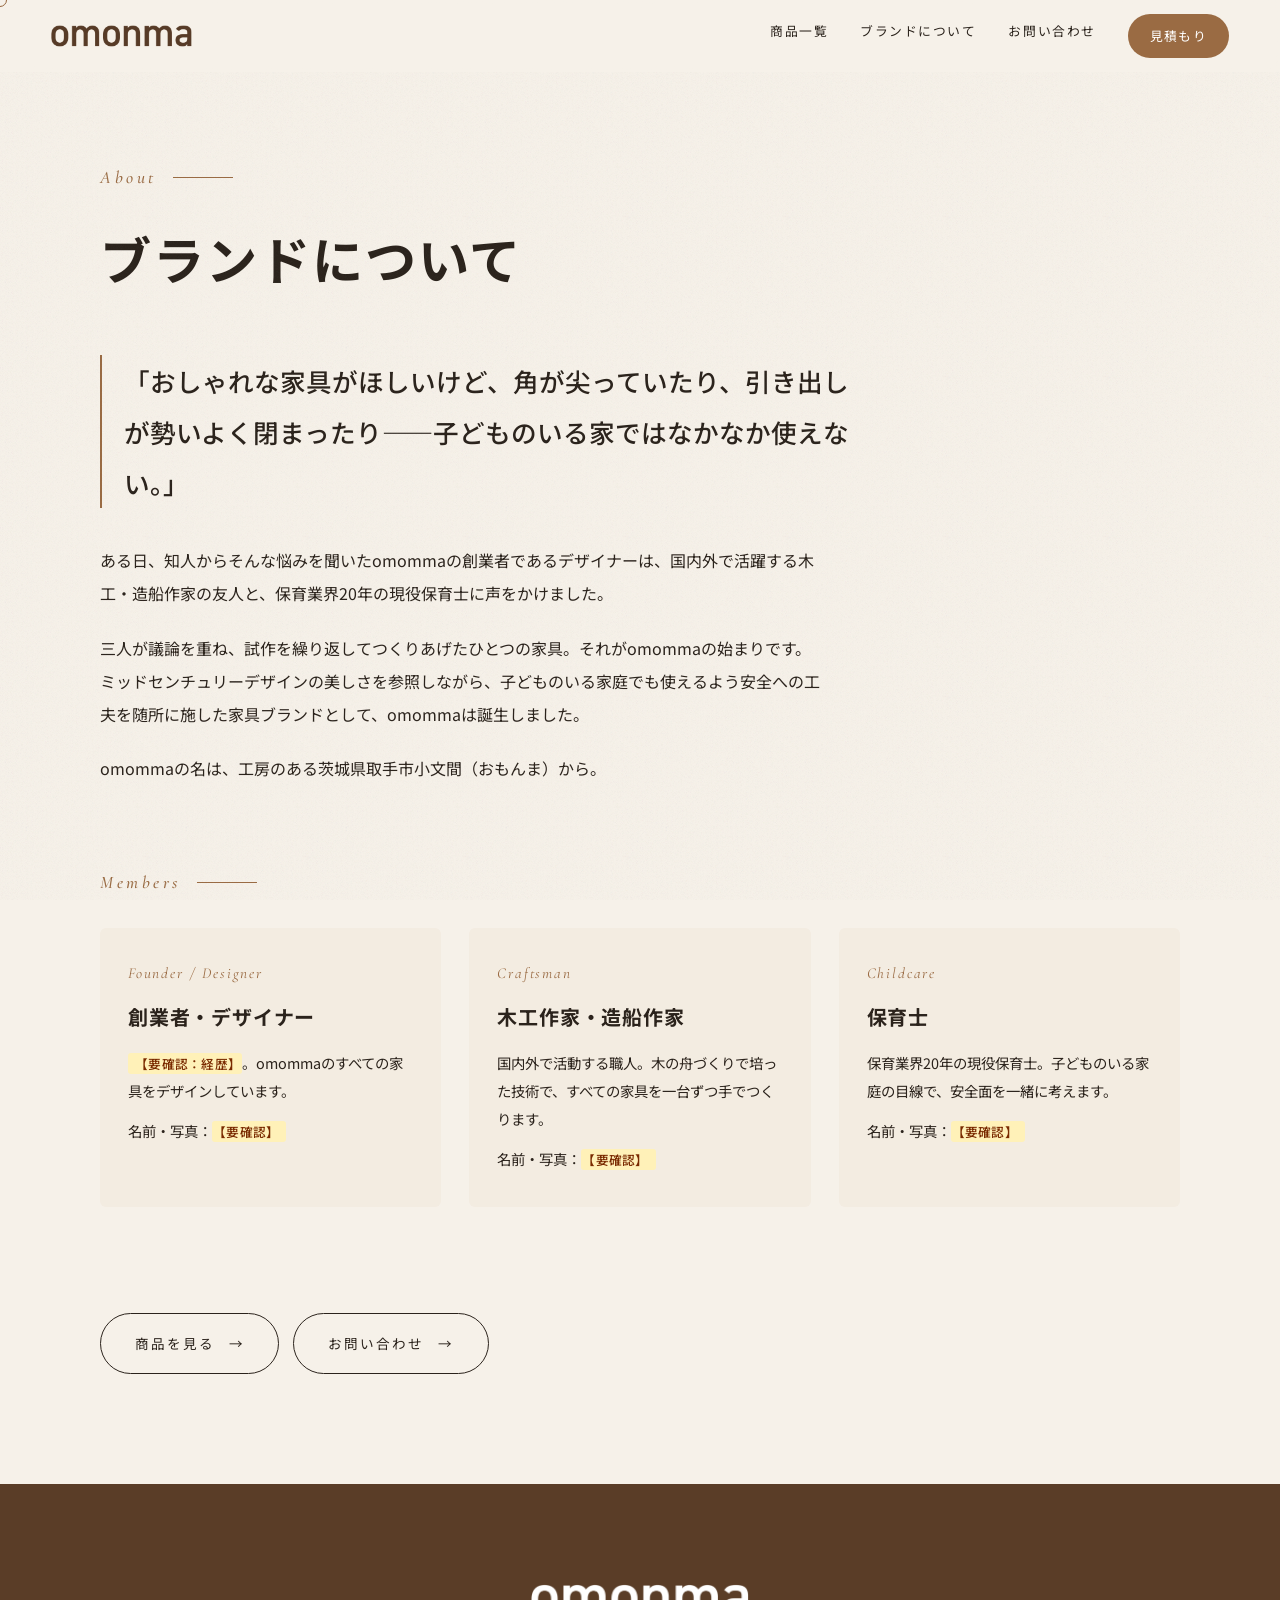
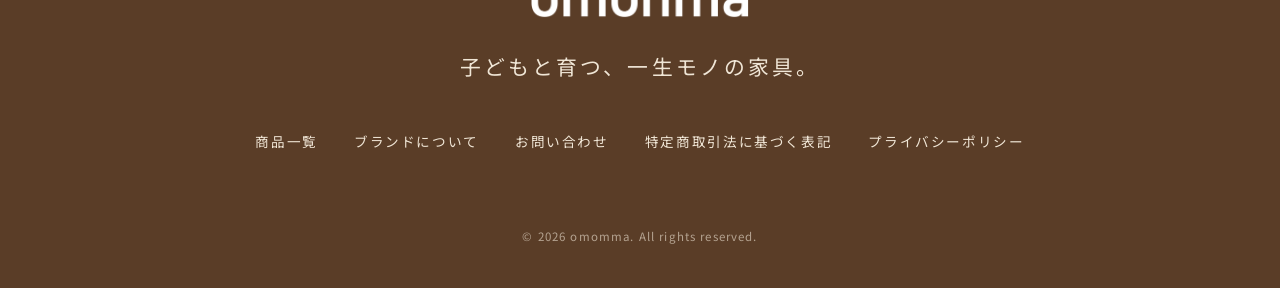
==== commit 160a6013: "ブランド名の綴りを omomma に変更：about.html Co-Authored-By: Claude Sonnet 5.5 <noreply@anthropic.com> Claude-Ses" ====
--- a/about.html
+++ b/about.html
@@ -3,7 +3,7 @@
 <head>
 <meta charset="UTF-8">
 <meta name="viewport" content="width=device-width, initial-scale=1.0, viewport-fit=cover">
-<title>ブランドについて | omonma</title>
+<title>ブランドについて | omomma</title>
 <link rel="preconnect" href="https://fonts.googleapis.com">
 <link rel="preconnect" href="https://fonts.gstatic.com" crossorigin>
 <link href="https://fonts.googleapis.com/css2?family=Noto+Sans+JP:wght@400;500;700&family=Cormorant+Garamond:ital,wght@0,500;1,500&display=swap" rel="stylesheet">
@@ -13,7 +13,7 @@
 <div class="progress" id="progress"></div>
 <div class="cursor" id="cursor"></div>
 <header class="top solid" id="header">
-  <a href="index.html" class="logo"><img class="lg lg-dark" src="images/logo-brown.png" alt="omonma"><img class="lg lg-light" src="images/logo-white.png" alt="" aria-hidden="true"></a>
+  <a href="index.html" class="logo"><img class="lg lg-dark" src="images/logo-brown.png" alt="omomma"><img class="lg lg-light" src="images/logo-white.png" alt="" aria-hidden="true"></a>
   <nav>
     <a href="products.html">商品一覧</a>
     <a href="about.html">ブランドについて</a>
@@ -28,13 +28,13 @@
     <h1 class="pl-title rv">ブランドについて</h1>
     <p class="ab-quote rv">「おしゃれな家具がほしいけど、角が尖っていたり、引き出しが勢いよく閉まったり——子どものいる家ではなかなか使えない。」</p>
     <div class="ab-text">
-      <p class="rv">ある日、知人からそんな悩みを聞いたomonmaの創業者であるデザイナーは、国内外で活躍する木工・造船作家の友人と、保育業界20年の現役保育士に声をかけました。</p>
-      <p class="rv">三人が議論を重ね、試作を繰り返してつくりあげたひとつの家具。それがomonmaの始まりです。ミッドセンチュリーデザインの美しさを参照しながら、子どものいる家庭でも使えるよう安全への工夫を随所に施した家具ブランドとして、omonmaは誕生しました。</p>
-      <p class="rv">omonmaの名は、工房のある茨城県取手市小文間（おもんま）から。</p>
+      <p class="rv">ある日、知人からそんな悩みを聞いたomommaの創業者であるデザイナーは、国内外で活躍する木工・造船作家の友人と、保育業界20年の現役保育士に声をかけました。</p>
+      <p class="rv">三人が議論を重ね、試作を繰り返してつくりあげたひとつの家具。それがomommaの始まりです。ミッドセンチュリーデザインの美しさを参照しながら、子どものいる家庭でも使えるよう安全への工夫を随所に施した家具ブランドとして、omommaは誕生しました。</p>
+      <p class="rv">omommaの名は、工房のある茨城県取手市小文間（おもんま）から。</p>
     </div>
     <div class="rv" style="margin-top:80px"><div class="label">Members</div></div>
     <div class="members">
-      <div class="member rv"><div class="m-en">Founder / Designer</div><h3>創業者・デザイナー</h3><p><span class="tbd">【要確認：経歴】</span>。omonmaのすべての家具をデザインしています。</p><p class="m-tbd">名前・写真：<span class="tbd">【要確認】</span></p></div>
+      <div class="member rv"><div class="m-en">Founder / Designer</div><h3>創業者・デザイナー</h3><p><span class="tbd">【要確認：経歴】</span>。omommaのすべての家具をデザインしています。</p><p class="m-tbd">名前・写真：<span class="tbd">【要確認】</span></p></div>
       <div class="member rv"><div class="m-en">Craftsman</div><h3>木工作家・造船作家</h3><p>国内外で活動する職人。木の舟づくりで培った技術で、すべての家具を一台ずつ手でつくります。</p><p class="m-tbd">名前・写真：<span class="tbd">【要確認】</span></p></div>
       <div class="member rv"><div class="m-en">Childcare</div><h3>保育士</h3><p>保育業界20年の現役保育士。子どものいる家庭の目線で、安全面を一緒に考えます。</p><p class="m-tbd">名前・写真：<span class="tbd">【要確認】</span></p></div>
     </div>
@@ -46,7 +46,7 @@
 </main>
 <footer>
   <div class="wrap rv">
-    <div class="logo foot-logo"><img class="lg" src="images/logo-white.png" alt="omonma"></div>
+    <div class="logo foot-logo"><img class="lg" src="images/logo-white.png" alt="omomma"></div>
     <p class="f-tag">子どもと育つ、一生モノの家具。</p>
     <div class="f-links">
       <a href="products.html">商品一覧</a>
@@ -55,7 +55,7 @@
       <a href="tokushoho.html">特定商取引法に基づく表記</a>
       <a href="privacy.html">プライバシーポリシー</a>
     </div>
-    <p class="copy">© 2026 omonma. All rights reserved.</p>
+    <p class="copy">© 2026 omomma. All rights reserved.</p>
   </div>
 </footer>
 <script src="main.js"></script>
